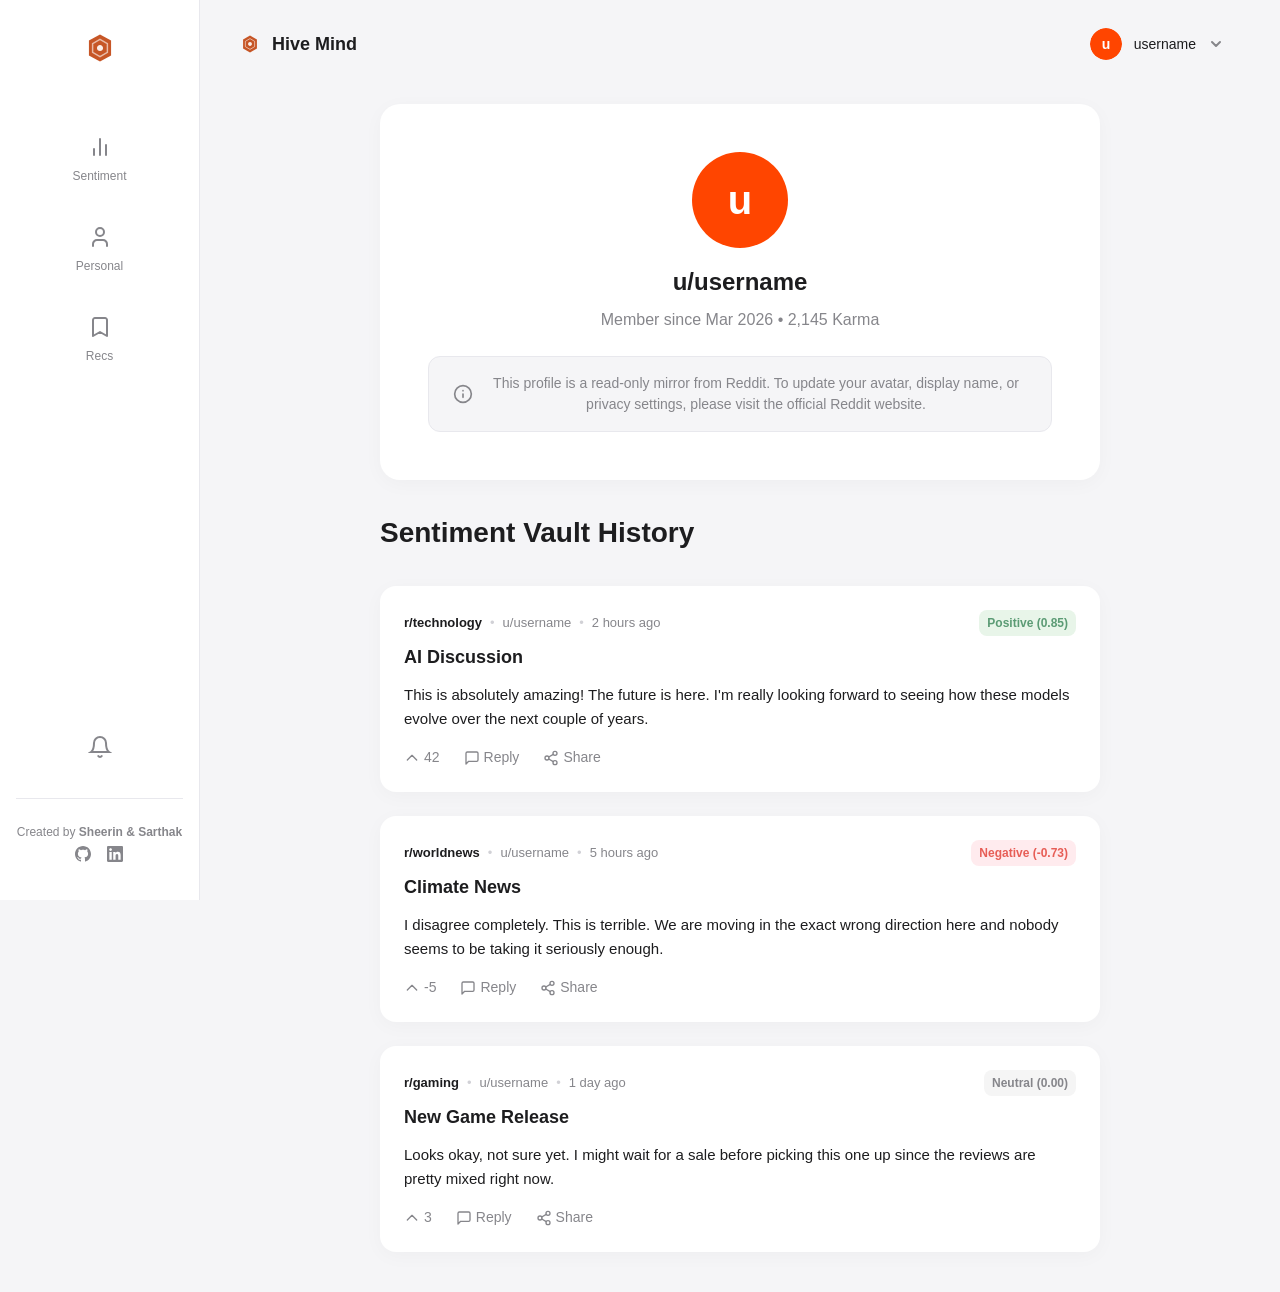
==== profile.html @ 05bc3b71 "Initial commit for Reddit Hive Mind" ====
<!DOCTYPE html>
<html lang="en">

<head>
    <meta charset="UTF-8">
    <meta name="viewport" content="width=device-width, initial-scale=1.0">
    <title>Profile - Hive Mind</title>
    <link rel="stylesheet" href="main.css">
</head>

<body class="dashboard-page">
    <!-- Sidebar -->
    <nav class="sidebar">
        <div class="logo">
            <svg width="32" height="32" viewBox="0 0 28 28" fill="none" xmlns="http://www.w3.org/2000/svg">
                <path opacity="0.9"
                    d="M13.9999 2.15384L23.6922 7.53846V20.4615L13.9999 25.8461L4.30762 20.4615V7.53846L13.9999 2.15384Z"
                    fill="#C1440E" />
                <path opacity="0.6"
                    d="M14.0001 6.46155L20.4617 10.2308V17.7692L14.0001 21.5385L7.53857 17.7692V10.2308L14.0001 6.46155Z"
                    stroke="white" stroke-width="1.29231" />
                <path opacity="0.9"
                    d="M13.9999 16.6923C15.4868 16.6923 16.6922 15.4869 16.6922 14C16.6922 12.5131 15.4868 11.3077 13.9999 11.3077C12.513 11.3077 11.3076 12.5131 11.3076 14C11.3076 15.4869 12.513 16.6923 13.9999 16.6923Z"
                    fill="white" />
            </svg>
        </div>

        <ul class="nav-menu">
            <li class="nav-item">
                <a href="dashboard.html" data-page="sentiment">
                    <svg width="24" height="24" viewBox="0 0 18 18" fill="none" xmlns="http://www.w3.org/2000/svg">
                        <path d="M13.5 15V7.5" stroke="currentColor" stroke-width="1.5" stroke-linecap="round"
                            stroke-linejoin="round" />
                        <path d="M9 15V3" stroke="currentColor" stroke-width="1.5" stroke-linecap="round"
                            stroke-linejoin="round" />
                        <path d="M4.5 15V10.5" stroke="currentColor" stroke-width="1.5" stroke-linecap="round"
                            stroke-linejoin="round" />
                    </svg>
                    <span>Sentiment</span>
                </a>
            </li>
            <li class="nav-item">
                <a href="personal.html" data-page="personal">
                    <svg width="24" height="24" viewBox="0 0 18 18" fill="none" xmlns="http://www.w3.org/2000/svg">
                        <path
                            d="M14.25 15.75V14.25C14.25 13.4544 13.9339 12.6913 13.3713 12.1287C12.8087 11.5661 12.0456 11.25 11.25 11.25H6.75C5.95435 11.25 5.19129 11.5661 4.62868 12.1287C4.06607 12.6913 3.75 13.4544 3.75 14.25V15.75"
                            stroke="currentColor" stroke-width="1.5" stroke-linecap="round" stroke-linejoin="round" />
                        <path
                            d="M9 8.25C10.6569 8.25 12 6.90685 12 5.25C12 3.59315 10.6569 2.25 9 2.25C7.34315 2.25 6 3.59315 6 5.25C6 6.90685 7.34315 8.25 9 8.25Z"
                            stroke="currentColor" stroke-width="1.5" stroke-linecap="round" stroke-linejoin="round" />
                    </svg>
                    <span>Personal</span>
                </a>
            </li>
            <li class="nav-item">
                <a href="recommendations.html" data-page="recs">
                    <svg width="24" height="24" viewBox="0 0 18 18" fill="none" xmlns="http://www.w3.org/2000/svg">
                        <path
                            d="M14.25 15.75L9 12.75L3.75 15.75V3.75C3.75 3.35218 3.90804 2.97064 4.18934 2.68934C4.47064 2.40804 4.85218 2.25 5.25 2.25H12.75C13.1478 2.25 13.5294 2.40804 13.8107 2.68934C14.092 2.97064 14.25 3.35218 14.25 3.75V15.75Z"
                            stroke="currentColor" stroke-width="1.5" stroke-linecap="round" stroke-linejoin="round" />
                    </svg>
                    <span>Recs</span>
                </a>
            </li>
        </ul>

        <div class="notification-wrapper">
            <button class="notification-btn">
                <svg width="24" height="24" viewBox="0 0 24 24" fill="none">
                    <path d="M18 8A6 6 0 0 0 6 8C6 15 3 17 3 17H21C21 17 18 15 18 8Z" stroke="#86868B"
                        stroke-width="2" />
                    <path
                        d="M13.73 21C13.5542 21.3031 13.3019 21.5547 12.9982 21.7295C12.6946 21.9044 12.3504 21.9965 12 21.9965C11.6496 21.9965 11.3054 21.9044 11.0018 21.7295C10.6982 21.5547 10.4458 21.3031 10.27 21"
                        stroke="#86868B" stroke-width="2" stroke-linecap="round" />
                </svg>
            </button>
            <div class="dropdown-menu notification-menu">
                <div class="dropdown-header">Notifications</div>
                <div class="dropdown-divider"></div>
                <div class="dropdown-empty">No new notifications</div>
            </div>
        </div>

        <div class="sidebar-footer">
            <div class="creator-credits">
                Created by <strong>Sheerin & Sarthak</strong>
                <div class="credit-links">
                    <a href="https://github.com" target="_blank">
                        <svg width="16" height="16" viewBox="0 0 24 24" fill="currentColor">
                            <path
                                d="M12 0C5.374 0 0 5.373 0 12c0 5.302 3.438 9.8 8.207 11.387.6.113.793-.261.793-.577v-2.234c-3.338.726-4.033-1.416-4.033-1.416-.546-1.387-1.333-1.756-1.333-1.756-1.089-.745.083-.729.083-.729 1.205.084 1.839 1.237 1.839 1.237 1.07 1.834 2.807 1.304 3.492.997.107-.775.418-1.305.762-1.604-2.665-.305-5.467-1.334-5.467-5.931 0-1.311.469-2.381 1.236-3.221-.124-.303-.535-1.524.117-3.176 0 0 1.008-.322 3.301 1.23.957-.266 1.983-.399 3.003-.404 1.02.005 2.047.138 3.006.404 2.291-1.552 3.297-1.23 3.297-1.23.653 1.653.242 2.874.118 3.176.77.84 1.235 1.911 1.235 3.221 0 4.609-2.807 5.624-5.479 5.921.43.372.823 1.102.823 2.222v3.293c0 .319.192.694.801.576C20.566 21.797 24 17.3 24 12c0-6.627-5.373-12-12-12z" />
                        </svg>
                    </a>
                    <a href="https://linkedin.com" target="_blank">
                        <svg width="16" height="16" viewBox="0 0 24 24" fill="currentColor">
                            <path
                                d="M20.447 20.452h-3.554v-5.569c0-1.328-.027-3.037-1.852-3.037-1.853 0-2.136 1.445-2.136 2.939v5.667H9.351V9h3.414v1.561h.046c.477-.9 1.637-1.85 3.37-1.85 3.601 0 4.267 2.37 4.267 5.455v6.286zM5.337 7.433c-1.144 0-2.063-.926-2.063-2.065 0-1.138.92-2.063 2.063-2.063 1.14 0 2.064.925 2.064 2.063 0 1.139-.925 2.065-2.064 2.065zm1.782 13.019H3.555V9h3.564v11.452zM22.225 0H1.771C.792 0 0 .774 0 1.729v20.542C0 23.227.792 24 1.771 24h20.451C23.2 24 24 23.227 24 22.271V1.729C24 .774 23.2 0 22.222 0h.003z" />
                        </svg>
                    </a>
                </div>
            </div>
        </div>
    </nav>

    <!-- Main Content -->
    <main class="main-content">
        <!-- Header -->
        <header class="page-header">
            <div class="header-left">
                <svg width="20" height="20" viewBox="0 0 28 28" fill="none" xmlns="http://www.w3.org/2000/svg">
                    <path opacity="0.9"
                        d="M13.9999 2.15384L23.6922 7.53846V20.4615L13.9999 25.8461L4.30762 20.4615V7.53846L13.9999 2.15384Z"
                        fill="#C1440E" />
                    <path opacity="0.6"
                        d="M14.0001 6.46155L20.4617 10.2308V17.7692L14.0001 21.5385L7.53857 17.7692V10.2308L14.0001 6.46155Z"
                        stroke="white" stroke-width="1.29231" />
                    <path opacity="0.9"
                        d="M13.9999 16.6923C15.4868 16.6923 16.6922 15.4869 16.6922 14C16.6922 12.5131 15.4868 11.3077 13.9999 11.3077C12.513 11.3077 11.3076 12.5131 11.3076 14C11.3076 15.4869 12.513 16.6923 13.9999 16.6923Z"
                        fill="white" />
                </svg>
                <h1 class="page-title">Hive Mind</h1>
            </div>
            <div class="header-right">
                <div class="user-menu" id="userMenuBtn">
                    <div class="user-avatar">
                        <svg width="32" height="32" viewBox="0 0 32 32" fill="none">
                            <circle cx="16" cy="16" r="16" fill="#FF4500" />
                            <text x="16" y="21" text-anchor="middle" fill="white" font-size="14"
                                font-weight="600">u</text>
                        </svg>
                    </div>
                    <span class="username">username</span>
                    <svg width="16" height="16" viewBox="0 0 16 16" fill="none">
                        <path d="M4 6L8 10L12 6" stroke="#86868B" stroke-width="2" stroke-linecap="round"
                            stroke-linejoin="round" />
                    </svg>

                    <div class="dropdown-menu user-dropdown">
                        <a href="profile.html" class="dropdown-item">Profile</a>
                        <button onclick="document.getElementById('settingsModal').classList.add('show');"
                            class="dropdown-item" style="width:100%; text-align:left;">Settings</button>
                        <div class="dropdown-divider"></div>
                        <a href="index.html" class="dropdown-item text-danger">Logout</a>
                    </div>
                </div>
            </div>
        </header>

        <!-- Content -->
        <div class="dashboard-content profile-content">
            <div class="profile-header-card">
                <div class="profile-avatar-large">u</div>
                <h2 class="profile-username">u/username</h2>
                <p class="profile-bio">Member since Mar 2026 • 2,145 Karma</p>

                <div class="readonly-notice">
                    <svg width="20" height="20" viewBox="0 0 24 24" fill="none">
                        <path
                            d="M12 22C17.5228 22 22 17.5228 22 12C22 6.47715 17.5228 2 12 2C6.47715 2 2 6.47715 2 12C2 17.5228 6.47715 22 12 22Z"
                            stroke="#86868B" stroke-width="2" stroke-linecap="round" stroke-linejoin="round" />
                        <path d="M12 16V12" stroke="#86868B" stroke-width="2" stroke-linecap="round"
                            stroke-linejoin="round" />
                        <path d="M12 8H12.01" stroke="#86868B" stroke-width="2" stroke-linecap="round"
                            stroke-linejoin="round" />
                    </svg>
                    This profile is a read-only mirror from Reddit. To update your avatar, display name, or privacy
                    settings, please visit the official Reddit website.
                </div>
            </div>

            <div class="section-header">
                <h2>Sentiment Vault History</h2>
            </div>

            <div class="comment-feed">
                <!-- Comment 1 -->
                <div class="reddit-comment-card">
                    <div class="comment-meta">
                        <span class="comment-subreddit">r/technology</span>
                        <span class="comment-dot">•</span>
                        <span class="comment-author">u/username</span>
                        <span class="comment-dot">•</span>
                        <span class="comment-time">2 hours ago</span>
                        <div class="sentiment-tag positive">Positive (0.85)</div>
                    </div>
                    <div class="comment-thread-title">AI Discussion</div>
                    <div class="comment-body">
                        This is absolutely amazing! The future is here. I'm really looking forward to seeing how these
                        models evolve over the next couple of years.
                    </div>
                    <div class="comment-actions">
                        <div class="action-btn">
                            <svg width="16" height="16" viewBox="0 0 24 24" fill="none" stroke="currentColor"
                                stroke-width="2" stroke-linecap="round" stroke-linejoin="round">
                                <path d="M5 15l7-7 7 7" />
                            </svg>
                            42
                        </div>
                        <div class="action-btn">
                            <svg width="16" height="16" viewBox="0 0 24 24" fill="none" stroke="currentColor"
                                stroke-width="2" stroke-linecap="round" stroke-linejoin="round">
                                <path d="M21 15a2 2 0 0 1-2 2H7l-4 4V5a2 2 0 0 1 2-2h14a2 2 0 0 1 2 2z" />
                            </svg>
                            Reply
                        </div>
                        <div class="action-btn">
                            <svg width="16" height="16" viewBox="0 0 24 24" fill="none" stroke="currentColor"
                                stroke-width="2" stroke-linecap="round" stroke-linejoin="round">
                                <circle cx="18" cy="5" r="3" />
                                <circle cx="6" cy="12" r="3" />
                                <circle cx="18" cy="19" r="3" />
                                <line x1="8.59" y1="13.51" x2="15.42" y2="17.49" />
                                <line x1="15.41" y1="6.51" x2="8.59" y2="10.49" />
                            </svg>
                            Share
                        </div>
                    </div>
                </div>

                <!-- Comment 2 -->
                <div class="reddit-comment-card">
                    <div class="comment-meta">
                        <span class="comment-subreddit">r/worldnews</span>
                        <span class="comment-dot">•</span>
                        <span class="comment-author">u/username</span>
                        <span class="comment-dot">•</span>
                        <span class="comment-time">5 hours ago</span>
                        <div class="sentiment-tag negative">Negative (-0.73)</div>
                    </div>
                    <div class="comment-thread-title">Climate News</div>
                    <div class="comment-body">
                        I disagree completely. This is terrible. We are moving in the exact wrong direction here and
                        nobody seems to be taking it seriously enough.
                    </div>
                    <div class="comment-actions">
                        <div class="action-btn">
                            <svg width="16" height="16" viewBox="0 0 24 24" fill="none" stroke="currentColor"
                                stroke-width="2" stroke-linecap="round" stroke-linejoin="round">
                                <path d="M5 15l7-7 7 7" />
                            </svg>
                            -5
                        </div>
                        <div class="action-btn">
                            <svg width="16" height="16" viewBox="0 0 24 24" fill="none" stroke="currentColor"
                                stroke-width="2" stroke-linecap="round" stroke-linejoin="round">
                                <path d="M21 15a2 2 0 0 1-2 2H7l-4 4V5a2 2 0 0 1 2-2h14a2 2 0 0 1 2 2z" />
                            </svg>
                            Reply
                        </div>
                        <div class="action-btn">
                            <svg width="16" height="16" viewBox="0 0 24 24" fill="none" stroke="currentColor"
                                stroke-width="2" stroke-linecap="round" stroke-linejoin="round">
                                <circle cx="18" cy="5" r="3" />
                                <circle cx="6" cy="12" r="3" />
                                <circle cx="18" cy="19" r="3" />
                                <line x1="8.59" y1="13.51" x2="15.42" y2="17.49" />
                                <line x1="15.41" y1="6.51" x2="8.59" y2="10.49" />
                            </svg>
                            Share
                        </div>
                    </div>
                </div>

                <!-- Comment 3 -->
                <div class="reddit-comment-card">
                    <div class="comment-meta">
                        <span class="comment-subreddit">r/gaming</span>
                        <span class="comment-dot">•</span>
                        <span class="comment-author">u/username</span>
                        <span class="comment-dot">•</span>
                        <span class="comment-time">1 day ago</span>
                        <div class="sentiment-tag neutral">Neutral (0.00)</div>
                    </div>
                    <div class="comment-thread-title">New Game Release</div>
                    <div class="comment-body">
                        Looks okay, not sure yet. I might wait for a sale before picking this one up since the reviews
                        are pretty mixed right now.
                    </div>
                    <div class="comment-actions">
                        <div class="action-btn">
                            <svg width="16" height="16" viewBox="0 0 24 24" fill="none" stroke="currentColor"
                                stroke-width="2" stroke-linecap="round" stroke-linejoin="round">
                                <path d="M5 15l7-7 7 7" />
                            </svg>
                            3
                        </div>
                        <div class="action-btn">
                            <svg width="16" height="16" viewBox="0 0 24 24" fill="none" stroke="currentColor"
                                stroke-width="2" stroke-linecap="round" stroke-linejoin="round">
                                <path d="M21 15a2 2 0 0 1-2 2H7l-4 4V5a2 2 0 0 1 2-2h14a2 2 0 0 1 2 2z" />
                            </svg>
                            Reply
                        </div>
                        <div class="action-btn">
                            <svg width="16" height="16" viewBox="0 0 24 24" fill="none" stroke="currentColor"
                                stroke-width="2" stroke-linecap="round" stroke-linejoin="round">
                                <circle cx="18" cy="5" r="3" />
                                <circle cx="6" cy="12" r="3" />
                                <circle cx="18" cy="19" r="3" />
                                <line x1="8.59" y1="13.51" x2="15.42" y2="17.49" />
                                <line x1="15.41" y1="6.51" x2="8.59" y2="10.49" />
                            </svg>
                            Share
                        </div>
                    </div>
                </div>
            </div>
        </div>
    </main>

    <!-- Settings Modal -->
    <div class="modal-preview" id="settingsModal">
        <div class="modal settings-modal">
            <div class="modal-header">
                <h3>Settings</h3>
                <button class="close-modal" aria-label="Close modal"
                    onclick="document.getElementById('settingsModal').classList.remove('show');">
                    <svg width="24" height="24" viewBox="0 0 24 24" fill="none">
                        <path d="M18 6L6 18M6 6L18 18" stroke="currentColor" stroke-width="2" stroke-linecap="round" />
                    </svg>
                </button>
            </div>

            <div class="settings-group">
                <label>Data Sync Frequency</label>
                <p>How often should Hive Mind pull new comments from Reddit?</p>
                <select>
                    <option>Every 1 hour</option>
                    <option selected>Every 6 hours</option>
                    <option>Once a day</option>
                    <option>Manual sync only</option>
                </select>
            </div>

            <div class="settings-group">
                <label>Export Data</label>
                <p>Download a backup of your Reddit sentiment vault as JSON.</p>
                <button class="btn-external" style="width:100%">Download history.json</button>
            </div>

            <button class="btn-primary"
                onclick="document.getElementById('settingsModal').classList.remove('show');">Save Preferences</button>
        </div>
    </div>

    <script src="app.js"></script>
</body>

</html>
---- main.css ----
/* ===================================
   REDDIT HIVE MIND - MAIN STYLESHEET
   Exact pixel-perfect recreation from Figma
   =================================== */

/* === ROOT VARIABLES === */
:root {
    /* Brand Colors */
    --reddit-orange: #FF4500;
    --reddit-orange-hover: #FF5722;

    /* Neutrals */
    --gray-50: #F5F5F7;
    --gray-100: #E8E8ED;
    --gray-200: #D1D1D6;
    --gray-400: #86868B;
    --gray-900: #1D1D1F;

    /* Sentiment Colors */
    --positive-green: #5B9B74;
    --neutral-gray: #86868B;
    --negative-red: #E75D56;

    /* Background */
    --bg-light: #F5F5F7;
    --bg-white: #FFFFFF;
    --bg-card: #FFFFFF;

    /* Text */
    --text-primary: #1D1D1F;
    --text-secondary: #86868B;

    /* Shadows */
    --shadow-sm: 0 1px 3px rgba(0, 0, 0, 0.04);
    --shadow-md: 0 4px 12px rgba(0, 0, 0, 0.08);
    --shadow-lg: 0 8px 24px rgba(0, 0, 0, 0.12);

    /* Transitions */
    --transition-fast: 150ms ease-in-out;
    --transition-normal: 250ms ease-in-out;

    /* Typography */
    --font-primary: -apple-system, BlinkMacSystemFont, 'Segoe UI', Roboto, Oxygen, Ubuntu, Cantarell, sans-serif;
}

/* === RESET & BASE === */
* {
    margin: 0;
    padding: 0;
    box-sizing: border-box;
}

html {
    font-size: 16px;
    -webkit-font-smoothing: antialiased;
    -moz-osx-font-smoothing: grayscale;
}

body {
    font-family: var(--font-primary);
    color: var(--text-primary);
    background-color: var(--bg-light);
    line-height: 1.5;
}

button {
    font-family: inherit;
    cursor: pointer;
    border: none;
    outline: none;
}

input,
select {
    font-family: inherit;
    outline: none;
}

a {
    text-decoration: none;
    color: inherit;
}

ul {
    list-style: none;
}

/* === LOGIN PAGE === */
.login-page {
    background-color: var(--bg-light);
    min-height: 100vh;
    display: flex;
    align-items: center;
    justify-content: center;
    padding: 2rem;
}

.container {
    display: grid;
    grid-template-columns: 1fr 1fr;
    gap: 8rem;
    max-width: 1400px;
    width: 100%;
    align-items: center;
}

/* Hero Section */
.hero-section {
    max-width: 600px;
}

.brand-label {
    font-size: 0.75rem;
    font-weight: 600;
    letter-spacing: 1.5px;
    text-transform: uppercase;
    color: var(--reddit-orange);
    margin-bottom: 2rem;
}

.hero-title {
    font-size: 4.5rem;
    font-weight: 700;
    line-height: 1.05;
    letter-spacing: -0.03em;
    color: var(--text-primary);
    margin-bottom: 2rem;
}

.tagline-list {
    list-style: none;
    font-size: 1rem;
    color: var(--text-secondary);
    line-height: 2;
}

.tagline-list li {
    position: relative;
    padding-left: 2rem;
    margin-bottom: 0.75rem;
}

.tagline-list li::before {
    content: '';
    position: absolute;
    left: 0;
    top: 50%;
    transform: translateY(-50%);
    width: 20px;
    height: 1px;
    background-color: var(--gray-200);
}

/* Login Card */
.login-card {
    background: var(--bg-white);
    border-radius: 24px;
    padding: 3rem;
    box-shadow: var(--shadow-lg);
    max-width: 480px;
    width: 100%;
}

.login-card h2 {
    font-size: 1.25rem;
    font-weight: 600;
    color: var(--text-primary);
    margin-bottom: 0.25rem;
}

.login-card .subtitle {
    font-size: 0.875rem;
    color: var(--text-secondary);
    margin-bottom: 2rem;
}

/* Error Message */
.error-message {
    background: #FFF5F5;
    border: none;
    border-radius: 8px;
    padding: 0.75rem 1rem;
    margin-bottom: 1.5rem;
    display: flex;
    align-items: center;
    gap: 0.75rem;
    font-size: 0.875rem;
    color: #C62828;
}

.error-message svg {
    flex-shrink: 0;
}

/* Form */
.form-group {
    margin-bottom: 1.5rem;
}

.form-group label {
    display: block;
    font-size: 0.75rem;
    font-weight: 600;
    color: var(--text-primary);
    margin-bottom: 0.5rem;
}

.label-row {
    display: flex;
    justify-content: space-between;
    align-items: center;
    margin-bottom: 0.5rem;
}

.forgot-link {
    font-size: 0.875rem;
    color: var(--reddit-orange);
    font-weight: 500;
    transition: opacity var(--transition-fast);
}

.forgot-link:hover {
    opacity: 0.8;
}

.input-wrapper {
    position: relative;
    display: flex;
    align-items: center;
}

.input-icon {
    position: absolute;
    left: 1rem;
    pointer-events: none;
}

.input-wrapper input {
    width: 100%;
    padding: 0.75rem 1rem 0.75rem 2.5rem;
    border: 1px solid var(--gray-200);
    border-radius: 8px;
    font-size: 0.875rem;
    color: var(--text-primary);
    transition: all var(--transition-fast);
}

.input-wrapper input::placeholder {
    color: var(--text-secondary);
}

.input-wrapper input:focus {
    border-color: var(--reddit-orange);
}

.toggle-password {
    position: absolute;
    right: 1rem;
    background: transparent;
    padding: 0.25rem;
    display: flex;
    align-items: center;
    justify-content: center;
}

/* Buttons */
.btn-primary {
    width: 100%;
    padding: 0.875rem;
    background: #252528;
    color: white;
    border-radius: 8px;
    font-size: 0.875rem;
    font-weight: 500;
    transition: all var(--transition-fast);
    margin-bottom: 1.5rem;
    position: relative;
}

.btn-primary:hover {
    background: #000;
}

.btn-primary:active {
    transform: scale(0.98);
}

.btn-loading {
    display: flex;
    align-items: center;
    justify-content: center;
    gap: 0.5rem;
}

.spinner {
    animation: spin 0.8s linear infinite;
}

@keyframes spin {
    to {
        transform: rotate(360deg);
    }
}

.signup-text {
    text-align: center;
    font-size: 0.875rem;
    color: var(--text-secondary);
}

.signup-link {
    color: var(--reddit-orange);
    font-weight: 500;
}

.signup-link:hover {
    text-decoration: underline;
}

/* Footer */
.disclaimer {
    position: fixed;
    bottom: 2rem;
    left: 50%;
    transform: translateX(-50%);
    font-size: 0.75rem;
    color: var(--text-secondary);
}

/* === DASHBOARD LAYOUT === */
.dashboard-page {
    display: flex;
    background: var(--bg-light);
    min-height: 100vh;
}

/* Sidebar */
.sidebar {
    width: 200px;
    background: var(--bg-white);
    border-right: 1px solid var(--gray-100);
    padding: 2rem 1rem;
    display: flex;
    flex-direction: column;
    align-items: center;
    position: fixed;
    height: 100vh;
    left: 0;
    top: 0;
}

.logo {
    margin-bottom: 3rem;
}

.nav-menu {
    flex: 1;
    width: 100%;
}

.nav-item {
    margin-bottom: 0.5rem;
}

.nav-item a {
    display: flex;
    flex-direction: column;
    align-items: center;
    gap: 0.5rem;
    padding: 1rem;
    border-radius: 12px;
    color: var(--text-secondary);
    transition: all var(--transition-fast);
    text-align: center;
}

.nav-item a span {
    font-size: 0.75rem;
    font-weight: 500;
}

.nav-item:hover a {
    background: var(--gray-50);
    color: var(--text-primary);
}

.nav-item.active a {
    background: #FFF5F0;
    color: var(--reddit-orange);
}

.notification-btn {
    background: transparent;
    padding: 0.75rem;
    border-radius: 12px;
    transition: background var(--transition-fast);
}

.notification-btn:hover {
    background: var(--gray-50);
}

/* Main Content */
.main-content {
    margin-left: 200px;
    flex: 1;
    min-height: 100vh;
}

/* Page Header */
.page-header {
    background: transparent;
    padding: 1.25rem 2.5rem;
    display: flex;
    justify-content: space-between;
    align-items: center;
    border-bottom: none;
    position: sticky;
    top: 0;
    z-index: 10;
}

.header-left {
    display: flex;
    align-items: center;
    gap: 0.75rem;
}

.page-title {
    font-size: 1.125rem;
    font-weight: 600;
    color: var(--text-primary);
}

.header-right {
    display: flex;
    align-items: center;
    gap: 2rem;
}

.date-time {
    text-align: right;
}

.date {
    font-size: 0.875rem;
    font-weight: 500;
    color: var(--text-primary);
}

.time {
    font-size: 0.75rem;
    color: var(--text-secondary);
}

.user-menu {
    display: flex;
    align-items: center;
    gap: 0.75rem;
    cursor: pointer;
    padding: 0.5rem 1rem;
    border-radius: 20px;
    transition: background var(--transition-fast);
    position: relative;
}

.user-menu:hover {
    background: rgba(0, 0, 0, 0.03);
}

.user-avatar {
    width: 32px;
    height: 32px;
    border-radius: 50%;
    overflow: hidden;
}

.username {
    font-size: 0.875rem;
    font-weight: 500;
    color: var(--text-primary);
}

/* Dashboard Content */
.dashboard-content {
    padding: 1rem 2.5rem 2.5rem 2.5rem;
}

/* Topic Search Section */
.search-section {
    display: flex;
    gap: 1rem;
    margin-bottom: 2rem;
    background: var(--bg-white);
    padding: 1.5rem;
    border-radius: 20px;
    box-shadow: 0 4px 20px rgba(0, 0, 0, 0.03);
}

.search-box {
    flex: 1;
    position: relative;
    display: flex;
    align-items: center;
}

.search-icon {
    position: absolute;
    left: 1.25rem;
    color: var(--text-secondary);
}

.topic-search-input {
    width: 100%;
    padding: 1rem 1rem 1rem 3.5rem;
    border: 1px solid var(--gray-200);
    border-radius: 12px;
    font-size: 1rem;
    color: var(--text-primary);
    transition: all var(--transition-fast);
}

.topic-search-input:focus {
    outline: none;
    border-color: var(--reddit-orange);
    box-shadow: 0 0 0 3px rgba(255, 69, 0, 0.1);
}

.analyze-btn {
    width: auto !important;
    padding: 1rem 2rem;
    white-space: nowrap;
    margin: 0;
    align-self: center;
}

.section-header {
    display: flex;
    justify-content: space-between;
    align-items: center;
    margin-bottom: 2rem;
}

.section-header h2 {
    font-size: 1.75rem;
    font-weight: 600;
    color: var(--text-primary);
}

.timeline-selector {
    display: flex;
    align-items: center;
    gap: 0.75rem;
    background: var(--bg-white);
    padding: 0.5rem 1rem;
    border-radius: 12px;
    border: 1px solid var(--gray-100);
    position: relative;
}

.timeline-selector label {
    font-size: 0.875rem;
    color: var(--text-secondary);
    font-weight: 500;
}

.timeline-selector select {
    border: none;
    background: transparent;
    font-size: 0.875rem;
    font-weight: 600;
    color: var(--reddit-orange);
    padding-right: 1.5rem;
    appearance: none;
    cursor: pointer;
}

.timeline-selector svg {
    position: absolute;
    right: 1rem;
    pointer-events: none;
}

/* Score Grid */
.score-grid {
    display: grid;
    grid-template-columns: repeat(3, 1fr);
    gap: 1.5rem;
    margin-bottom: 2rem;
}

.score-card {
    background: var(--bg-white);
    border-radius: 20px;
    padding: 2rem;
    box-shadow: 0 4px 20px rgba(0, 0, 0, 0.03);
    border: none;
}

.score-card h3 {
    font-size: 1rem;
    font-weight: 600;
    color: var(--text-primary);
    margin-bottom: 1.5rem;
}

/* Gauge */
.gauge-container {
    display: flex;
    flex-direction: column;
    align-items: center;
    gap: 1rem;
}

.gauge {
    max-width: 200px;
}

.large-score {
    font-size: 3rem;
    font-weight: 600;
    color: var(--text-primary);
    text-align: center;
    margin-bottom: 0.5rem;
}

.score-label {
    display: flex;
    align-items: center;
    gap: 0.5rem;
    font-size: 0.875rem;
    font-weight: 500;
    justify-content: center;
}

.score-label.positive {
    color: var(--positive-green);
}

.score-label.neutral {
    color: var(--neutral-gray);
}

.score-label.negative {
    color: var(--negative-red);
}

.sentiment-score-subtitle {
    text-align: center;
    font-size: 0.75rem;
    color: var(--text-secondary);
    margin-bottom: 1.5rem;
}

/* Breakdown */
.breakdown-toggle {
    width: 100%;
    background: #FFF5F0;
    color: var(--reddit-orange);
    padding: 0.75rem;
    border-radius: 12px;
    font-size: 0.875rem;
    font-weight: 500;
    display: flex;
    align-items: center;
    justify-content: center;
    gap: 0.5rem;
    margin-bottom: 1rem;
    transition: background var(--transition-fast);
}

.breakdown-toggle:hover {
    background: #FFE5D9;
}

.breakdown-list {
    display: flex;
    flex-direction: column;
    gap: 0.75rem;
}

.breakdown-item {
    display: flex;
    justify-content: space-between;
    align-items: center;
    padding: 0.75rem 0;
    border-bottom: 1px solid var(--gray-100);
}

.breakdown-item:last-child {
    border-bottom: none;
}

.breakdown-label {
    display: flex;
    align-items: center;
    gap: 0.5rem;
    font-size: 0.875rem;
    color: var(--text-primary);
}

.breakdown-value {
    display: flex;
    align-items: center;
    gap: 0.5rem;
}

.percentage {
    font-size: 0.875rem;
    font-weight: 600;
    color: var(--text-primary);
}

/* Chart Container */
.chart-container {
    background: var(--bg-white);
    border-radius: 20px;
    padding: 2.5rem;
    box-shadow: 0 4px 20px rgba(0, 0, 0, 0.03);
    border: none;
}

.chart-header {
    display: flex;
    justify-content: space-between;
    align-items: center;
    margin-bottom: 2rem;
}

.chart-header h3 {
    font-size: 1rem;
    font-weight: 600;
    color: var(--text-primary);
}

.chart-subtitle {
    font-size: 0.875rem;
    color: var(--text-secondary);
    margin-top: 0.25rem;
}

.chart-legend {
    display: flex;
    gap: 1.5rem;
}

.legend-item {
    display: flex;
    align-items: center;
    gap: 0.5rem;
    font-size: 0.75rem;
    color: var(--text-secondary);
}

.legend-item svg {
    border-radius: 2px;
}

.chart-wrapper {
    position: relative;
    height: 300px;
}

/* === PERSONAL PAGE === */
.trend-badge {
    display: flex;
    align-items: center;
    gap: 0.5rem;
    background: #FFF5F0;
    padding: 0.5rem 1rem;
    border-radius: 20px;
    font-size: 0.875rem;
    font-weight: 500;
}

.trend-badge.positive {
    color: var(--reddit-orange);
}

.personal-grid {
    display: grid;
    grid-template-columns: 400px 1fr;
    gap: 1.5rem;
    margin-bottom: 2rem;
}

.personal-score-card {
    background: var(--bg-white);
    border-radius: 20px;
    padding: 2.5rem;
    box-shadow: 0 4px 20px rgba(0, 0, 0, 0.03);
    border: none;
}

.personal-score-card h3 {
    font-size: 1rem;
    font-weight: 600;
    color: var(--text-primary);
    margin-bottom: 1.5rem;
}

.gauge-container-small {
    display: flex;
    flex-direction: column;
    align-items: center;
    gap: 1rem;
    margin-bottom: 2rem;
}

.score-label-small {
    display: flex;
    align-items: center;
    gap: 0.5rem;
    font-size: 0.75rem;
    font-weight: 500;
}

.score-label-small.positive {
    color: var(--positive-green);
}

.stats-list {
    display: flex;
    flex-direction: column;
    gap: 0.75rem;
}

.stat-row {
    display: flex;
    justify-content: space-between;
    align-items: center;
    padding: 0.75rem 0;
    border-bottom: 1px solid var(--gray-100);
}

.stat-row:last-child {
    border-bottom: none;
}

.stat-label {
    font-size: 0.875rem;
    color: var(--text-secondary);
}

.stat-value {
    font-size: 0.875rem;
    font-weight: 600;
    color: var(--text-primary);
    display: flex;
    align-items: center;
    gap: 0.25rem;
}

.stat-value.positive {
    color: var(--positive-green);
}

/* Trends Card */
.trends-card {
    background: var(--bg-white);
    border-radius: 20px;
    padding: 2rem;
    box-shadow: var(--shadow-sm);
    border: 1px solid var(--gray-100);
}

.trends-card h3 {
    font-size: 1rem;
    font-weight: 600;
    color: var(--text-primary);
    margin-bottom: 0.5rem;
}

.trends-subtitle {
    font-size: 0.875rem;
    color: var(--text-secondary);
    margin-bottom: 1.5rem;
}

.trends-list {
    display: flex;
    flex-direction: column;
    gap: 1rem;
}

.trend-item {
    display: grid;
    grid-template-columns: auto 1fr auto;
    gap: 1rem;
    align-items: start;
    padding: 1rem;
    border-radius: 12px;
    border: 1px solid var(--gray-100);
}

.trend-icon {
    width: 32px;
    height: 32px;
    border-radius: 8px;
    display: flex;
    align-items: center;
    justify-content: center;
}

.trend-icon.positive {
    background: #E8F5E9;
}

.trend-icon.neutral {
    background: #F5F5F5;
}

.trend-icon.negative {
    background: #FFEBEE;
}

.trend-content {
    flex: 1;
}

.trend-title {
    font-size: 0.875rem;
    font-weight: 600;
    color: var(--text-primary);
    margin-bottom: 0.25rem;
}

.trend-desc {
    font-size: 0.8125rem;
    color: var(--text-secondary);
}

.trend-stats {
    text-align: right;
}

.trend-percent {
    font-size: 1rem;
    font-weight: 600;
    display: block;
    margin-bottom: 0.25rem;
}

.trend-percent.positive {
    color: var(--positive-green);
}

.trend-percent.neutral {
    color: var(--neutral-gray);
}

.trend-percent.negative {
    color: var(--negative-red);
}

.trend-label {
    font-size: 0.75rem;
    color: var(--text-secondary);
}

/* === RECOMMENDATIONS PAGE === */
.recommendations-page {
    max-width: 1200px;
}

.recs-badge {
    background: #FFF5F0;
    padding: 0.5rem 1rem;
    border-radius: 20px;
}

.badge-text {
    font-size: 0.875rem;
    font-weight: 500;
    color: var(--reddit-orange);
}

.intro-box {
    background: var(--bg-white);
    border-radius: 16px;
    padding: 1.5rem;
    margin-bottom: 2rem;
    border: 1px solid var(--gray-100);
}

.intro-box p {
    font-size: 0.9375rem;
    color: var(--text-secondary);
    line-height: 1.6;
}

.subreddits-section h3 {
    font-size: 1rem;
    font-weight: 600;
    color: var(--text-primary);
    margin-bottom: 1.5rem;
}

.subreddit-list {
    display: flex;
    flex-direction: column;
    gap: 1rem;
}

.subreddit-card {
    background: var(--bg-white);
    border-radius: 16px;
    padding: 1.5rem;
    border: 1px solid var(--gray-100);
    display: grid;
    grid-template-columns: auto 1fr auto auto;
    gap: 1.5rem;
    align-items: center;
    transition: all var(--transition-fast);
}

.subreddit-card:hover {
    box-shadow: var(--shadow-md);
    border-color: var(--gray-200);
}

.subreddit-rank {
    width: 40px;
    height: 40px;
    background: var(--gray-50);
    border-radius: 12px;
    display: flex;
    align-items: center;
    justify-content: center;
    font-size: 1.125rem;
    font-weight: 600;
    color: var(--text-primary);
}

.subreddit-content {
    flex: 1;
}

.subreddit-header {
    display: flex;
    align-items: baseline;
    gap: 0.75rem;
    margin-bottom: 0.5rem;
}

.subreddit-header h4 {
    font-size: 1rem;
    font-weight: 600;
    color: var(--text-primary);
}

.member-count {
    font-size: 0.75rem;
    color: var(--text-secondary);
}

.subreddit-desc {
    font-size: 0.875rem;
    color: var(--text-secondary);
    margin-bottom: 0.5rem;
    line-height: 1.5;
}

.match-reason {
    font-size: 0.8125rem;
    color: var(--reddit-orange);
    margin-bottom: 0.75rem;
}

.tag-list {
    display: flex;
    gap: 0.5rem;
    flex-wrap: wrap;
}

.tag {
    background: var(--gray-50);
    padding: 0.25rem 0.75rem;
    border-radius: 12px;
    font-size: 0.75rem;
    color: var(--text-secondary);
    font-weight: 500;
}

.subreddit-match {
    text-align: center;
}

.match-score {
    font-size: 1.5rem;
    font-weight: 600;
    color: var(--text-primary);
}

.match-label {
    font-size: 0.75rem;
    color: var(--text-secondary);
}

.subreddit-actions {
    display: flex;
    gap: 0.5rem;
}

.btn-join {
    background: var(--reddit-orange);
    color: white;
    padding: 0.625rem 1.25rem;
    border-radius: 12px;
    font-size: 0.875rem;
    font-weight: 500;
    display: flex;
    align-items: center;
    gap: 0.5rem;
    transition: background var(--transition-fast);
}

.btn-join:hover {
    background: var(--reddit-orange-hover);
}

.btn-external {
    background: transparent;
    border: 1px solid var(--gray-200);
    padding: 0.625rem;
    border-radius: 12px;
    display: flex;
    align-items: center;
    justify-content: center;
    transition: all var(--transition-fast);
}

.btn-external:hover {
    background: var(--gray-50);
    border-color: var(--gray-400);
}

/* === MODAL PREVIEW === */
.modal-preview {
    position: fixed;
    inset: 0;
    background: rgba(0, 0, 0, 0.5);
    display: none; /* hidden by default */
    align-items: center;
    justify-content: center;
    z-index: 1000;
    padding: 2rem;
}

.modal-preview.show {
    display: flex;
}

.modal {
    background: white;
    border-radius: 24px;
    padding: 2.5rem;
    max-width: 480px;
    width: 100%;
    text-align: center;
    box-shadow: var(--shadow-lg);
}

.modal-icon {
    width: 64px;
    height: 64px;
    margin: 0 auto 1.5rem;
    background: #FFF5F0;
    border-radius: 50%;
    display: flex;
    align-items: center;
    justify-content: center;
}

.modal h3 {
    font-size: 1.25rem;
    font-weight: 600;
    color: var(--text-primary);
    margin-bottom: 0.75rem;
}

.modal p {
    font-size: 0.9375rem;
    color: var(--text-secondary);
    line-height: 1.6;
    margin-bottom: 2rem;
}

.modal button:not(.close-modal) {
    width: 100%;
    padding: 1rem;
    background: var(--text-primary);
    color: white;
    border-radius: 12px;
    font-size: 0.9375rem;
    font-weight: 500;
    transition: background var(--transition-fast);
}

.modal button:not(.close-modal):hover {
    background: #000;
}

.loading-modal {
    background: white;
    border-radius: 24px;
    padding: 3rem;
    max-width: 400px;
    width: 100%;
    text-align: center;
    box-shadow: var(--shadow-lg);
}

.loading-spinner {
    width: 48px;
    height: 48px;
    margin: 0 auto 1.5rem;
    border: 4px solid var(--gray-100);
    border-top-color: var(--reddit-orange);
    border-radius: 50%;
    animation: spin 0.8s linear infinite;
}

.loading-modal h3 {
    font-size: 1.125rem;
    font-weight: 600;
    color: var(--text-primary);
    margin-bottom: 0.5rem;
}

.loading-modal p {
    font-size: 0.875rem;
    color: var(--text-secondary);
}

.progress-bar {
    width: 100%;
    height: 4px;
    background: var(--gray-100);
    border-radius: 2px;
    margin-top: 1.5rem;
    overflow: hidden;
}

/* === SETTINGS MODAL === */
.settings-modal {
    max-width: 500px;
    text-align: left;
}

.settings-modal .modal-header {
    display: flex;
    justify-content: space-between;
    align-items: center;
    margin-bottom: 1.5rem;
    border-bottom: 1px solid var(--gray-100);
    padding-bottom: 1rem;
}

.settings-modal h3 {
    margin-bottom: 0;
    font-size: 1.25rem;
}

.close-modal {
    background: transparent !important;
    border: none;
    cursor: pointer;
    color: var(--text-secondary);
    transition: color var(--transition-fast);
    display: flex;
    align-items: center;
    justify-content: center;
    width: auto !important;
    padding: 0 !important;
}

.close-modal svg {
    width: 24px;
    height: 24px;
}

.close-modal:hover {
    color: var(--text-primary);
}

.settings-group {
    margin-bottom: 1.5rem;
}

.settings-group label {
    display: block;
    font-size: 0.875rem;
    font-weight: 600;
    color: var(--text-primary);
    margin-bottom: 0.5rem;
}

.settings-group p {
    font-size: 0.8125rem;
    color: var(--text-secondary);
    margin-bottom: 1rem;
}

.settings-group select, 
.settings-group input[type="text"] {
    width: 100%;
    padding: 0.75rem 1rem;
    border: 1px solid var(--gray-200);
    border-radius: 8px;
    font-size: 0.875rem;
    background: var(--bg-light);
    color: var(--text-primary);
    margin-bottom: 0.5rem;
}

.settings-modal .btn-primary {
    margin-bottom: 0;
}

/* === PROFILE PAGE === */
.profile-content {
    max-width: 800px;
    margin: 0 auto;
}

.profile-header-card {
    background: var(--bg-white);
    border-radius: 20px;
    padding: 3rem;
    box-shadow: 0 4px 20px rgba(0, 0, 0, 0.03);
    border: none;
    display: flex;
    flex-direction: column;
    align-items: center;
    text-align: center;
    margin-bottom: 2rem;
}

.profile-avatar-large {
    width: 96px;
    height: 96px;
    border-radius: 50%;
    display: flex;
    justify-content: center;
    align-items: center;
    background: var(--reddit-orange);
    color: white;
    font-size: 2.5rem;
    font-weight: 700;
    margin-bottom: 1rem;
}

.profile-username {
    font-size: 1.5rem;
    font-weight: 700;
    color: var(--text-primary);
}

.profile-bio {
    font-size: 1rem;
    color: var(--text-secondary);
    margin-top: 0.5rem;
    max-width: 400px;
}

.readonly-notice {
    background: var(--gray-50);
    color: var(--text-secondary);
    padding: 1rem 1.5rem;
    border-radius: 12px;
    font-size: 0.875rem;
    margin-top: 1.5rem;
    display: flex;
    align-items: center;
    gap: 0.75rem;
    border: 1px solid var(--gray-100);
}

.readonly-notice svg {
    flex-shrink: 0;
}

.comment-feed {
    display: flex;
    flex-direction: column;
    gap: 1.5rem;
}

.reddit-comment-card {
    background: var(--bg-white);
    border-radius: 16px;
    padding: 1.5rem;
    box-shadow: 0 4px 20px rgba(0, 0, 0, 0.03);
}

.comment-meta {
    display: flex;
    align-items: center;
    gap: 0.5rem;
    margin-bottom: 0.5rem;
    font-size: 0.8125rem;
}

.comment-subreddit {
    font-weight: 600;
    color: var(--text-primary);
}

.comment-author {
    color: var(--text-secondary);
}

.comment-dot {
    color: var(--gray-200);
}

.comment-time {
    color: var(--text-secondary);
}

.comment-thread-title {
    font-size: 1.125rem;
    font-weight: 600;
    color: var(--text-primary);
    margin-bottom: 0.75rem;
}

.comment-body {
    font-size: 0.9375rem;
    color: var(--text-primary);
    line-height: 1.6;
    margin-bottom: 1rem;
}

.comment-actions {
    display: flex;
    align-items: center;
    gap: 1.5rem;
    color: var(--text-secondary);
    font-size: 0.875rem;
    font-weight: 500;
}

.action-btn {
    display: flex;
    align-items: center;
    gap: 0.25rem;
    cursor: pointer;
    transition: color var(--transition-fast);
}

.action-btn:hover {
    color: var(--reddit-orange);
}

.sentiment-tag {
    display: inline-flex;
    align-items: center;
    padding: 0.25rem 0.5rem;
    border-radius: 8px;
    font-size: 0.75rem;
    font-weight: 600;
    margin-left: auto;
}

.sentiment-tag.positive {
    background: #E8F5E9;
    color: var(--positive-green);
}

.sentiment-tag.negative {
    background: #FFEBEE;
    color: var(--negative-red);
}

.sentiment-tag.neutral {
    background: #F5F5F5;
    color: var(--neutral-gray);
}


/* === RESPONSIVE === */
@media (max-width: 1200px) {
    .score-grid {
        grid-template-columns: 1fr;
    }

    .personal-grid {
        grid-template-columns: 1fr;
    }
}

@media (max-width: 968px) {
    .container {
        grid-template-columns: 1fr;
        gap: 3rem;
    }

    .hero-title {
        font-size: 3rem;
    }

    .sidebar {
        width: 80px;
        padding: 1.5rem 0.5rem;
    }

    .nav-item a span {
        font-size: 0.625rem;
    }

    .main-content {
        margin-left: 80px;
    }

    .subreddit-card {
        grid-template-columns: 1fr;
        gap: 1rem;
    }

    .subreddit-match {
        text-align: left;
    }
}

@media (max-width: 640px) {
    .login-page {
        padding: 1rem;
    }

    .hero-section {
        text-align: center;
    }

    .hero-title {
        font-size: 2.5rem;
    }

    .login-card {
        padding: 2rem;
    }

    .sidebar {
        display: none;
    }

    .main-content {
        margin-left: 0;
    }

    .page-header {
        padding: 1rem;
    }

    .header-right {
        gap: 1rem;
    }

    .date-time {
        display: none;
    }

    .dashboard-content {
        padding: 1rem;
    }

    .section-header {
        flex-direction: column;
        align-items: flex-start;
        gap: 1rem;
    }
}

/* Dropdown Menus */
.dropdown-menu {
    position: absolute;
    top: calc(100% + 0.5rem);
    right: 0;
    background: var(--bg-white);
    border-radius: 12px;
    box-shadow: 0 4px 20px rgba(0, 0, 0, 0.08);
    min-width: 200px;
    padding: 0.5rem;
    display: none;
    flex-direction: column;
    z-index: 1000;
    border: 1px solid var(--gray-100);
}

.dropdown-menu.show {
    display: flex;
    animation: fadeIn 0.2s ease-out;
}

.dropdown-item {
    padding: 0.75rem 1rem;
    color: var(--text-primary);
    text-decoration: none;
    border-radius: 8px;
    font-size: 0.9rem;
    font-weight: 500;
    cursor: pointer;
    transition: background 0.2s;
}

.dropdown-item:hover {
    background: var(--bg-light);
}

.dropdown-divider {
    height: 1px;
    background: var(--gray-100);
    margin: 0.5rem 0;
}

.dropdown-header {
    padding: 0.5rem 1rem;
    font-size: 0.8rem;
    text-transform: uppercase;
    letter-spacing: 0.5px;
    color: var(--text-secondary);
    font-weight: 600;
}

.dropdown-empty {
    padding: 1rem;
    text-align: center;
    color: var(--text-secondary);
    font-size: 0.875rem;
}

.notification-wrapper {
    position: relative;
    width: 100%;
    margin-top: auto;
    display: flex;
    justify-content: center;
    align-items: center;
}

.notification-wrapper .dropdown-menu {
    top: auto;
    bottom: 0;
    left: calc(100% + 1rem); /* Pop to the right of the sidebar */
    right: auto;
    width: 280px; /* Wider for notifications */
}

/* Sidebar Credits */
.sidebar-footer {
    display: flex;
    flex-direction: column;
    align-items: center;
    gap: 0.5rem;
    padding-top: 1.5rem;
    margin-top: 1.5rem;
    border-top: 1px solid var(--gray-100);
    width: 100%;
}

.creator-credits {
    font-size: 0.75rem;
    color: var(--text-secondary);
    text-align: center;
    line-height: 1.6;
}

.credit-links {
    display: flex;
    gap: 1rem;
    justify-content: center;
    margin-top: 0.25rem;
}

.credit-links a {
    color: var(--gray-400);
    transition: color var(--transition-fast);
}

.credit-links a:hover {
    color: var(--reddit-orange);
}

@keyframes fadeIn {
    from {
        opacity: 0;
        transform: translateY(-10px);
    }
    to {
        opacity: 1;
        transform: translateY(0);
    }
}
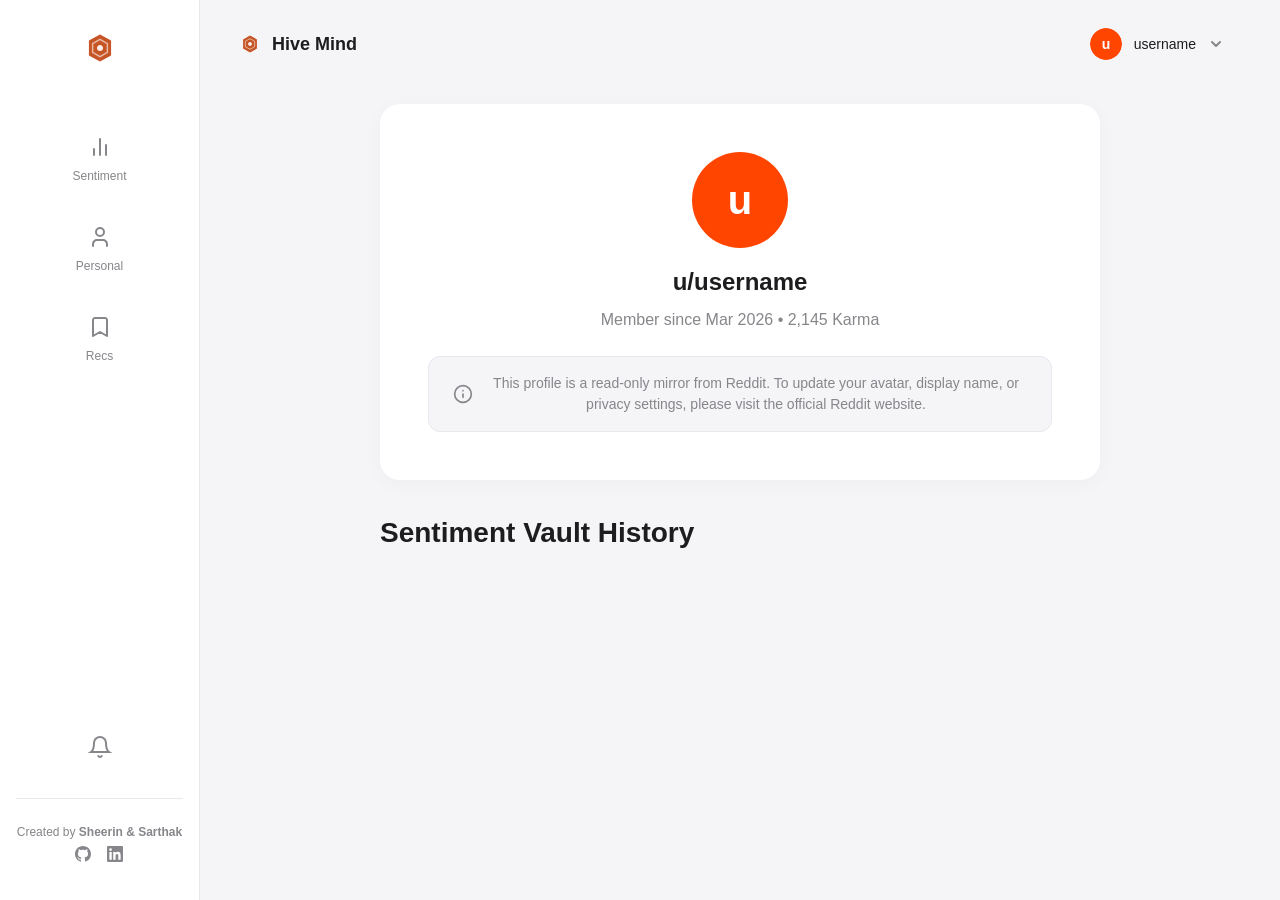
==== commit ba062bd8: "Phase 8: Complete OAuth Mock, Incremental Sync, and Dynamic Personal/Recommendation Pages" ====
--- a/profile.html
+++ b/profile.html
@@ -172,140 +172,61 @@
                 <h2>Sentiment Vault History</h2>
             </div>
 
-            <div class="comment-feed">
-                <!-- Comment 1 -->
-                <div class="reddit-comment-card">
-                    <div class="comment-meta">
-                        <span class="comment-subreddit">r/technology</span>
-                        <span class="comment-dot">•</span>
-                        <span class="comment-author">u/username</span>
-                        <span class="comment-dot">•</span>
-                        <span class="comment-time">2 hours ago</span>
-                        <div class="sentiment-tag positive">Positive (0.85)</div>
-                    </div>
-                    <div class="comment-thread-title">AI Discussion</div>
-                    <div class="comment-body">
-                        This is absolutely amazing! The future is here. I'm really looking forward to seeing how these
-                        models evolve over the next couple of years.
-                    </div>
-                    <div class="comment-actions">
-                        <div class="action-btn">
-                            <svg width="16" height="16" viewBox="0 0 24 24" fill="none" stroke="currentColor"
-                                stroke-width="2" stroke-linecap="round" stroke-linejoin="round">
-                                <path d="M5 15l7-7 7 7" />
-                            </svg>
-                            42
-                        </div>
-                        <div class="action-btn">
-                            <svg width="16" height="16" viewBox="0 0 24 24" fill="none" stroke="currentColor"
-                                stroke-width="2" stroke-linecap="round" stroke-linejoin="round">
-                                <path d="M21 15a2 2 0 0 1-2 2H7l-4 4V5a2 2 0 0 1 2-2h14a2 2 0 0 1 2 2z" />
-                            </svg>
-                            Reply
-                        </div>
-                        <div class="action-btn">
-                            <svg width="16" height="16" viewBox="0 0 24 24" fill="none" stroke="currentColor"
-                                stroke-width="2" stroke-linecap="round" stroke-linejoin="round">
-                                <circle cx="18" cy="5" r="3" />
-                                <circle cx="6" cy="12" r="3" />
-                                <circle cx="18" cy="19" r="3" />
-                                <line x1="8.59" y1="13.51" x2="15.42" y2="17.49" />
-                                <line x1="15.41" y1="6.51" x2="8.59" y2="10.49" />
-                            </svg>
-                            Share
-                        </div>
-                    </div>
-                </div>
-
-                <!-- Comment 2 -->
-                <div class="reddit-comment-card">
-                    <div class="comment-meta">
-                        <span class="comment-subreddit">r/worldnews</span>
-                        <span class="comment-dot">•</span>
-                        <span class="comment-author">u/username</span>
-                        <span class="comment-dot">•</span>
-                        <span class="comment-time">5 hours ago</span>
-                        <div class="sentiment-tag negative">Negative (-0.73)</div>
-                    </div>
-                    <div class="comment-thread-title">Climate News</div>
-                    <div class="comment-body">
-                        I disagree completely. This is terrible. We are moving in the exact wrong direction here and
-                        nobody seems to be taking it seriously enough.
-                    </div>
-                    <div class="comment-actions">
-                        <div class="action-btn">
-                            <svg width="16" height="16" viewBox="0 0 24 24" fill="none" stroke="currentColor"
-                                stroke-width="2" stroke-linecap="round" stroke-linejoin="round">
-                                <path d="M5 15l7-7 7 7" />
-                            </svg>
-                            -5
-                        </div>
-                        <div class="action-btn">
-                            <svg width="16" height="16" viewBox="0 0 24 24" fill="none" stroke="currentColor"
-                                stroke-width="2" stroke-linecap="round" stroke-linejoin="round">
-                                <path d="M21 15a2 2 0 0 1-2 2H7l-4 4V5a2 2 0 0 1 2-2h14a2 2 0 0 1 2 2z" />
-                            </svg>
-                            Reply
-                        </div>
-                        <div class="action-btn">
-                            <svg width="16" height="16" viewBox="0 0 24 24" fill="none" stroke="currentColor"
-                                stroke-width="2" stroke-linecap="round" stroke-linejoin="round">
-                                <circle cx="18" cy="5" r="3" />
-                                <circle cx="6" cy="12" r="3" />
-                                <circle cx="18" cy="19" r="3" />
-                                <line x1="8.59" y1="13.51" x2="15.42" y2="17.49" />
-                                <line x1="15.41" y1="6.51" x2="8.59" y2="10.49" />
-                            </svg>
-                            Share
-                        </div>
-                    </div>
-                </div>
-
-                <!-- Comment 3 -->
-                <div class="reddit-comment-card">
-                    <div class="comment-meta">
-                        <span class="comment-subreddit">r/gaming</span>
-                        <span class="comment-dot">•</span>
-                        <span class="comment-author">u/username</span>
-                        <span class="comment-dot">•</span>
-                        <span class="comment-time">1 day ago</span>
-                        <div class="sentiment-tag neutral">Neutral (0.00)</div>
-                    </div>
-                    <div class="comment-thread-title">New Game Release</div>
-                    <div class="comment-body">
-                        Looks okay, not sure yet. I might wait for a sale before picking this one up since the reviews
-                        are pretty mixed right now.
-                    </div>
-                    <div class="comment-actions">
-                        <div class="action-btn">
-                            <svg width="16" height="16" viewBox="0 0 24 24" fill="none" stroke="currentColor"
-                                stroke-width="2" stroke-linecap="round" stroke-linejoin="round">
-                                <path d="M5 15l7-7 7 7" />
-                            </svg>
-                            3
-                        </div>
-                        <div class="action-btn">
-                            <svg width="16" height="16" viewBox="0 0 24 24" fill="none" stroke="currentColor"
-                                stroke-width="2" stroke-linecap="round" stroke-linejoin="round">
-                                <path d="M21 15a2 2 0 0 1-2 2H7l-4 4V5a2 2 0 0 1 2-2h14a2 2 0 0 1 2 2z" />
-                            </svg>
-                            Reply
-                        </div>
-                        <div class="action-btn">
-                            <svg width="16" height="16" viewBox="0 0 24 24" fill="none" stroke="currentColor"
-                                stroke-width="2" stroke-linecap="round" stroke-linejoin="round">
-                                <circle cx="18" cy="5" r="3" />
-                                <circle cx="6" cy="12" r="3" />
-                                <circle cx="18" cy="19" r="3" />
-                                <line x1="8.59" y1="13.51" x2="15.42" y2="17.49" />
-                                <line x1="15.41" y1="6.51" x2="8.59" y2="10.49" />
-                            </svg>
-                            Share
-                        </div>
-                    </div>
-                </div>
-            </div>
-        </div>
+            <div class="comment-feed" id="vault-feed">
+                <!-- Data will be pulled from SQLite dynamically via JS -->
+            </div>
+        </div>
+    </main>
+
+    <script>
+        document.addEventListener('DOMContentLoaded', async () => {
+            const vaultFeed = document.getElementById('vault-feed');
+            try {
+                const res = await fetch('/api/sentiment/overview?days=30');
+                const data = await res.json();
+                
+                if (data.recent_vault && data.recent_vault.length > 0) {
+                    vaultFeed.innerHTML = "";
+                    data.recent_vault.forEach(c => {
+                        // Determine proper CSS based on raw database numerical label
+                        let sTag = 'neutral';
+                        let sLabel = 'Neutral';
+                        if (c.sentiment_label === 'positive') { sTag = 'positive'; sLabel = `Positive (${c.sentiment_score})`; }
+                        else if (c.sentiment_label === 'negative') { sTag = 'negative'; sLabel = `Negative (${Math.round(c.sentiment_score*100)/100})`; }
+                        
+                        // Parse absolute time
+                        const postDate = new Date(c.created * 1000);
+                        const relDays = Math.floor((Date.now() - postDate.getTime())/(1000*60*60*24));
+                        const timeStr = relDays === 0 ? 'Today' : `${relDays} days ago`;
+                        
+                        vaultFeed.innerHTML += `
+                        <div class="reddit-comment-card">
+                            <div class="comment-meta">
+                                <span class="comment-subreddit">r/${c.subreddit}</span>
+                                <span class="comment-dot">•</span>
+                                <span class="comment-author">Organic Post</span>
+                                <span class="comment-dot">•</span>
+                                <span class="comment-time">${timeStr}</span>
+                                <div class="sentiment-tag ${sTag}">${sLabel}</div>
+                            </div>
+                            <div class="comment-thread-title">${c.title}</div>
+                            <div class="comment-body">${c.body}</div>
+                            <div class="comment-actions">
+                                <div class="action-btn">
+                                    <svg width="16" height="16" viewBox="0 0 24 24" fill="none" stroke="currentColor" stroke-width="2" stroke-linecap="round" stroke-linejoin="round"><path d="M5 15l7-7 7 7" /></svg>
+                                    ${c.score || 1}
+                                </div>
+                            </div>
+                        </div>`;
+                    });
+                } else {
+                    vaultFeed.innerHTML = '<div class="readonly-notice">No public behavioral records exist in your Sentiment Vault. Search for a query using the Dashboard!</div>';
+                }
+            } catch (error) {
+                console.error("Error drawing Organic Vault", error);
+            }
+        });
+    </script>
     </main>
 
     <!-- Settings Modal -->
